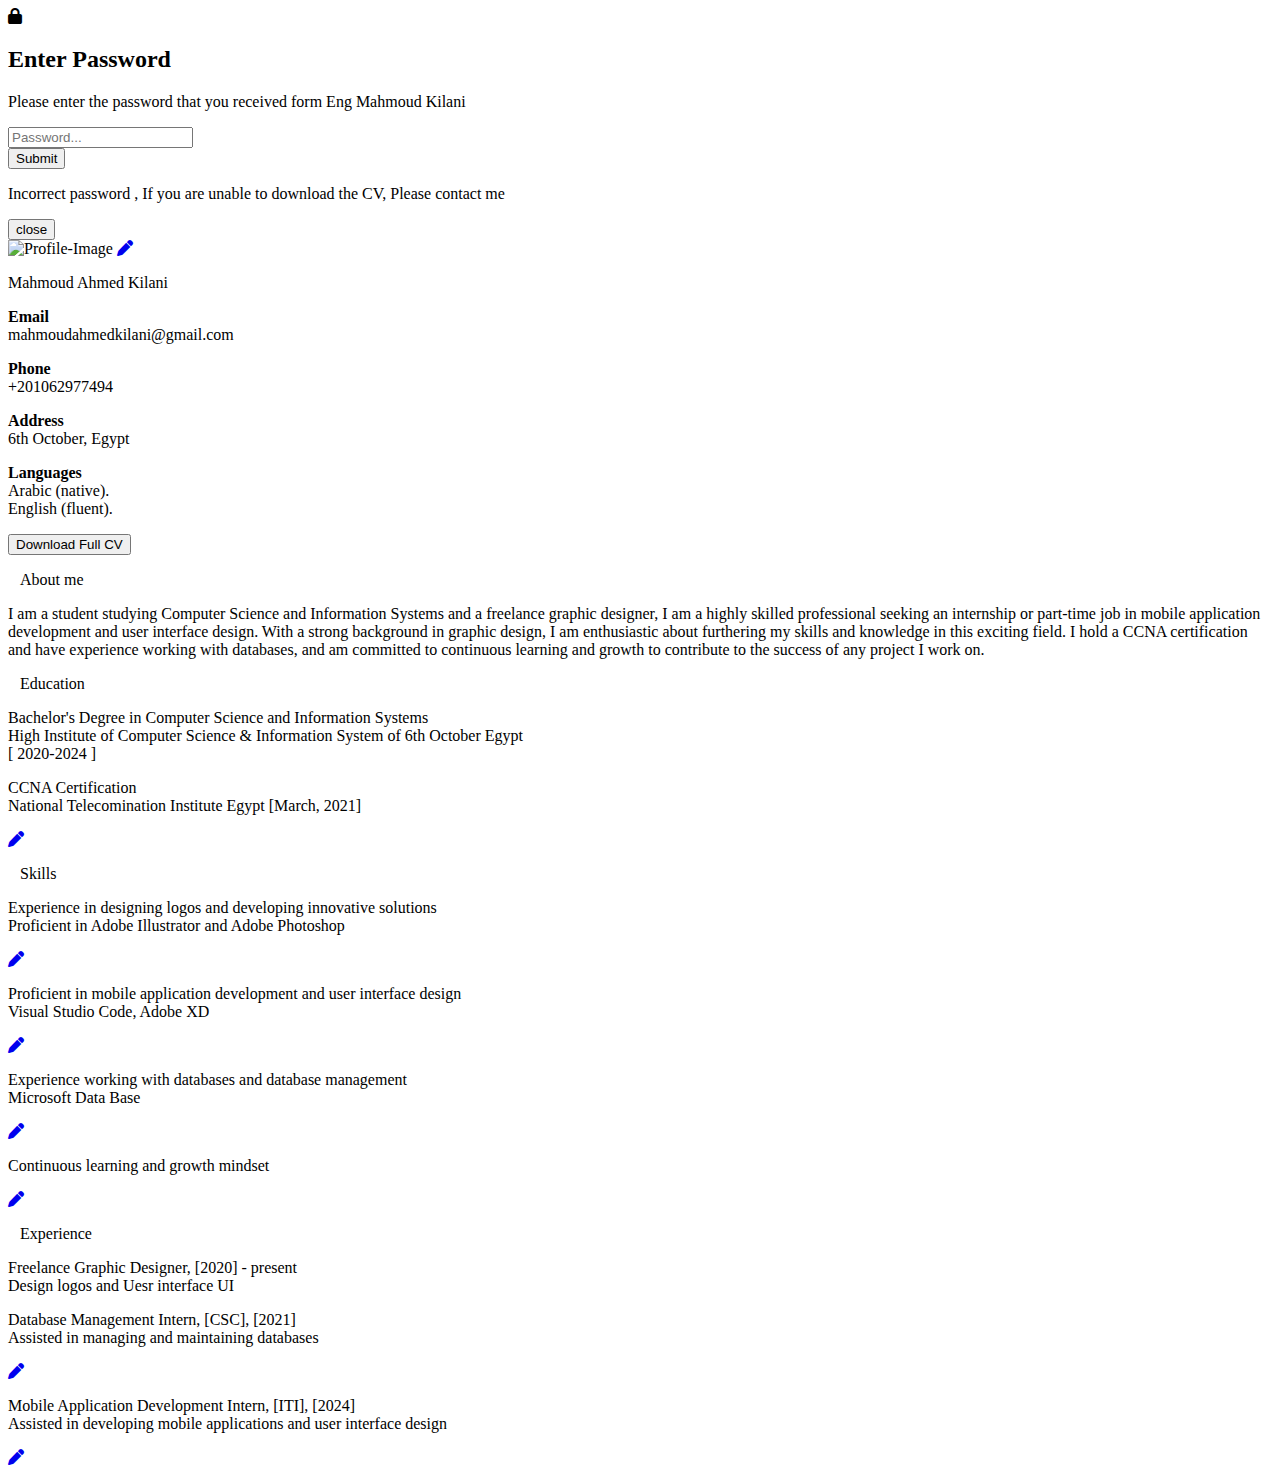
==== about-me.html @ 31cb52fc "Update about-me.html" ====
<!DOCTYPE html>
<html lang="en">

<head>
    <meta charset="utf-8">
    <meta name="viewport" content="width=device-width, initial-scale=1.0">
    <title>Mahmoud Kilani CV</title>
    <link rel="stylesheet" href="css/bootstrap.min.css">
    <link rel="stylesheet" href="css/unicons.css">
    <link rel="stylesheet" href="https://unicons.iconscout.com/release/v4.0.0/css/line.css">
    <link rel="stylesheet" href="css/owl.carousel.min.css">
    <link rel="stylesheet" href="css/owl.theme.default.min.css">
    <link rel="stylesheet" href="https://cdnjs.cloudflare.com/ajax/libs/font-awesome/6.4.0/css/all.min.css">
    <link rel="stylesheet" href="path/to/font-awesome/css/font-awesome.min.css">

    <!-- MAIN STYLE -->
    <link rel="stylesheet" href="css/about-me.css">

</head>

<body>
    <div id="popup">
        <div class="password-wrapper">
            <i class="fa-solid fa-lock"></i>
            <h2>Enter Password</h2>
            <p class="small">Please enter the password that you received form Eng Mahmoud Kilani</p>
            <input type="password" placeholder="Password..." id="password-input">
        </div>
        <button id="submit-password-btn">Submit</button>
        <p id="password-error-message">
            Incorrect password , If you are unable to download the CV, Please contact me<br>
            <a href="https://www.facebook.com/mahmoudahmed.kilani.50/"><i class="uil uil-facebook-f"></i></a>
            <a href="https://linkedin.com/in/mahmoud-kilani-7a9359201"><i class="uil uil-linkedin-alt"></i></a>
            <a href="https://wa.me/201062977494"><i class="uil uil-whatsapp"></i></i></a>
            <a href="mahmoudahmedkilani@gmail.com"><i class="uil uil-envelope-alt"></i></a>
        </p>
        <button id="close-popup-btn">close<i class="uil uil-times-circle"></i></button>
    </div>
    <div id="inner-nav">
    </div>

    <div id="container">
        <div id="profile">
            <div id="image">
                <img id="profile-photo" src="images\undraw\profile.jpg" alt="Profile-Image">
                <a href="#"><i class="fas fa-pen stroke-transparent"></i></a>
            </div>
            <p id="name">Mahmoud Ahmed Kilani<br>
                <div id="social-links">
                    <a href="#"><i class="uil uil-facebook-f"></i></a>
                    <a href="#"><i class="uil uil-linkedin-alt"></i></a>
                    <a href="#"><i class="uil uil-github-alt"></i></a>
                    <a href="#"><i class="uil uil-behance-alt"></i></a></div>
                <p id="more-about"><strong>Email</strong><br>mahmoudahmedkilani@gmail.com<br></p>
                <p id="telephone"><strong>Phone</strong><br>+201062977494<br></p>
                <p id="year-graduation"><strong>Address</strong><br>6th October, Egypt<br></p>
                <p id="more-about"><strong>Languages</strong><br>Arabic (native).<br>English (fluent).<br></p>
                <button id="download-cv-btn"><i class="uil uil-file"></i>Download Full CV</button>
        </div>

        <div id="info-cards">
            <div class="card">
                <p><i class="uil uil-user-circle"></i></i>&nbsp;&nbsp;&nbsp;About me</p>
                <span>I am a student studying Computer Science and Information Systems and a freelance graphic designer, I am a highly skilled professional seeking an internship or part-time job in mobile application development and user interface design. With a strong background in graphic design, I am enthusiastic about furthering my skills and knowledge in this exciting field. I hold a CCNA certification and have experience working with databases, and am committed to continuous learning and growth to contribute to the success of any project I work on.

            </a>
            </div>

            <div class="card">
                <p><i class="uil uil-graduation-cap"></i>&nbsp;&nbsp;&nbsp;Education</p>
                <div class="timeline">
                    <div class="timeline-item">
                        <div class="timeline-date"></div>
                        <div class="timeline-content">
                            <p class="tags">Bachelor's Degree in Computer Science and Information Systems<br><span>High Institute of Computer Science & Information System of 6th October Egypt <br> [ 2020-2024 ]</span></p>
                <a class="edit" href="#"><i class="uil uil-graduation-cap"></i></i></a>
            </div>
        </div>
        <div class="timeline-item">
            <div class="timeline-date"></div>
            <div class="timeline-content">
                <p class="tags">CCNA Certification<br><span>National Telecomination Institute Egypt [March, 2021]</span></p>
                <a class="edit" href="#"><i class="fas fa-pen stroke-transparent-blue"></i></a>
            </div>
        </div>
    </div>
    </div>

    <div class="card">
        <p><i class="uil uil-star"></i></i>&nbsp;&nbsp;&nbsp;Skills</p>
        <div class="timeline">
            <div class="timeline-item">
                <div class="timeline-date"></div>
                <div class="timeline-content">
                    <p class="tags">Experience in designing logos and developing innovative solutions<br><span>Proficient in Adobe Illustrator and Adobe Photoshop</span></p>
                    <a class="edit" href="#"><i class="fas fa-pen stroke-transparent-blue"></i></a>
                </div>
            </div>
            <div class="timeline-item">
                <div class="timeline-date"></div>
                <div class="timeline-content">
                    <p class="tags">Proficient in mobile application development and user interface design<br><span>Visual Studio Code, Adobe XD</span></p>
                    <a class="edit" href="#"><i class="fas fa-pen stroke-transparent-blue"></i></a>
                </div>
            </div>
            <div class="timeline-item">
                <div class="timeline-date"></div>
                <div class="timeline-content">
                    <p class="tags">Experience working with databases and database management<br><span>Microsoft Data Base</span></p>
                    <a class="edit" href="#"><i class="fas fa-pen stroke-transparent-blue"></i></a>
                </div>
            </div>
            <div class="timeline-item">
                <div class="timeline-date"></div>
                <div class="timeline-content">
                    <p class="tags">Continuous learning and growth mindset<br><span></span></p>
                    <a class="edit" href="#"><i class="fas fa-pen stroke-transparent-blue"></i></a>
                </div>
            </div>
            <!-- More timeline items here -->
        </div>
    </div>

    <div class="card">
        <p><i class="uil uil-award"></i></i>&nbsp;&nbsp;&nbsp;Experience</p>
        <div class="timeline">
            <div class="timeline-item">
                <div class="timeline-date"></div>
                <div class="timeline-content">
                    <p class="tags">Freelance Graphic Designer, [2020] - present<br><span>Design logos and Uesr interface UI</span></p>
                    <a class="edit" href="#"><i class="uil uil-graduation-cap"></i></i></a>
                </div>
            </div>
            <div class="timeline-item">
                <div class="timeline-date"></div>
                <div class="timeline-content">
                    <p class="tags">Database Management Intern, [CSC], [2021]<br><span>Assisted in managing and maintaining databases</span></p>
                    <a class="edit" href="#"><i class="fas fa-pen stroke-transparent-blue"></i></a>
                </div>
            </div>
            <div class="timeline-item">
                <div class="timeline-date"></div>
                <div class="timeline-content">
                    <p class="tags">Mobile Application Development Intern, [ITI], [2024]<br><span>Assisted in developing mobile applications and user interface design</span></p>
                    <a class="edit" href="#"><i class="fas fa-pen stroke-transparent-blue"></i></a>
                </div>
            </div>
        </div>
    </div>
    </div>
    </div>
    <footer>

    </footer>

    <script src="js/about-me.js"></script>

</body>

</html>
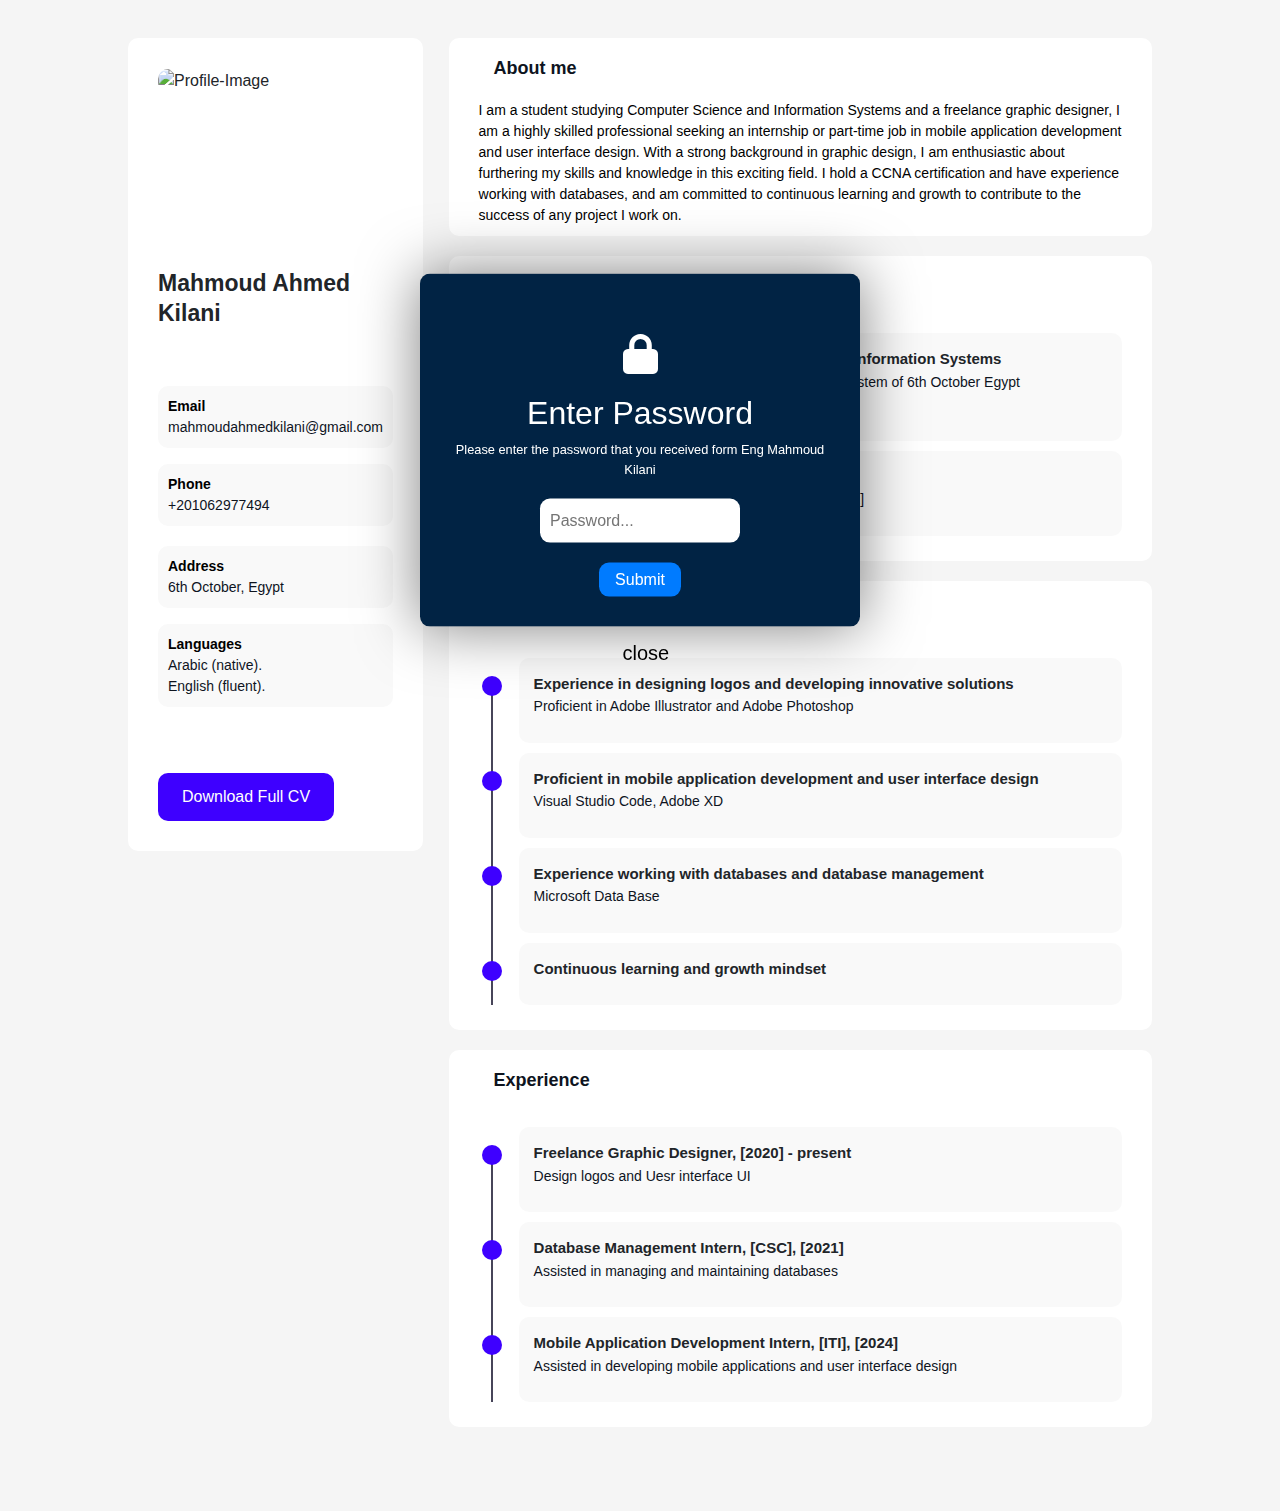
==== commit c868373c: "Update about-me.html" ====
--- a/css/about-me.css
+++ b/css/about-me.css
@@ -0,0 +1,492 @@
+html {
+    font-family: 'Open Sans', sans-serif;
+    background: whitesmoke;
+}
+
+a {
+    text-decoration: none;
+    color: black;
+}
+
+#container {
+    position: relative;
+    display: flex;
+}
+
+#profile {
+    flex-grow: 1;
+    flex: 15%;
+    display: block;
+    position: relative;
+    margin: 3% 2% 0 10%;
+    width: 100%;
+    height: 100%;
+    background-color: white;
+    padding: 30px;
+    border-radius: 10px;
+}
+
+#info-cards {
+    flex: 55%;
+    display: block;
+    margin-top: 3%;
+    margin-bottom: 5%;
+    margin-right: 10%;
+    width: 100%;
+    height: 100%;
+}
+
+#image {
+    position: relative;
+    overflow: hidden;
+}
+
+#image,
+#profile-photo {
+    position: relative;
+    width: 180px;
+    height: 180px;
+    border-radius: 10px;
+}
+
+#image>a {
+    position: absolute;
+    top: 0;
+    left: 0;
+    background: rgba(0, 0, 0, 0.5) !important;
+    height: 100%;
+    width: 100%;
+    display: none;
+}
+
+#image>a>i {
+    -webkit-text-stroke: 1px #ffffffdd;
+    padding: 40%;
+}
+
+#image:hover a {
+    display: block;
+}
+
+#name {
+    font-size: 23px !important;
+    line-height: 30px !important;
+}
+
+#about,
+.card>ul>li {
+    padding: 0 0 0 15px;
+    position: relative;
+    display: inline-block;
+    width: 100%;
+}
+
+#about {
+    font-size: 20px !important;
+    padding: 0 !important;
+}
+
+#name,
+#about>p {
+    font-weight: bolder;
+    font-family: 'Open Sans', sans-serif;
+    padding-top: 20px;
+}
+
+#email {
+    font-size: 15px !important;
+    font-weight: bold !important;
+    font-family: 'Cutive Mono', monospace;
+}
+
+#year-graduation,
+#more-about,
+#telephone {
+    padding: 10px;
+    border-radius: 10px;
+    background-color: #f9f9f9;
+    color: #0e141e;
+    font-size: 14px;
+    line-height: 1.5;
+    font-weight: normal;
+}
+
+#year-graduation {
+    margin-top: 20px;
+}
+
+strong,
+span {
+    color: black;
+    font-size: 14px;
+}
+
+#social-links,
+#about {
+    display: inline-block;
+}
+
+#social-links {
+    margin-bottom: 12px;
+}
+
+#social-links a {
+    margin: 0 10px;
+}
+
+.fas {
+    color: whitesmoke;
+}
+
+#about>a {
+    top: 4px;
+    right: 8px;
+}
+
+.edit {
+    top: 19px;
+    right: 10px;
+}
+
+#about>a,
+.edit {
+    position: absolute;
+    font-size: 15px !important;
+}
+
+.stroke-transparent {
+    -webkit-text-stroke: 1px #000;
+    -webkit-text-fill-color: transparent;
+}
+
+.stroke-transparent-blue {
+    -webkit-text-stroke: 1px #097bbf;
+    -webkit-text-fill-color: transparent;
+}
+
+.card {
+    overflow-x: hidden;
+    margin-bottom: 20px;
+    padding: 10px 30px 10px 30px;
+    background-color: #fff;
+    border-radius: 10px;
+}
+
+.card>p {
+    color: #0e141e;
+    font-weight: bolder;
+    font-size: 18px;
+}
+
+.card>p>i {
+    font-size: 24px;
+    color: #3E00FF;
+}
+
+.card>a {
+    font-weight: 400;
+    font-size: 14px;
+    margin: 0;
+    margin-left: 25px;
+    padding: 0;
+    border: 0;
+    height: auto;
+    background: transparent;
+    color: #097bbf;
+    outline: none;
+    cursor: pointer;
+}
+
+.card>ul {
+    list-style-type: none;
+}
+
+.tags {
+    font-size: 17px;
+    font-weight: bolder;
+}
+
+.tags~a {
+    display: none !important;
+}
+
+.tags span {
+    font-size: 14px;
+    font-weight: normal;
+    color: #0e141e;
+}
+
+.tags span span {
+    color: #738f93;
+}
+
+@media screen and (max-width:1090px) {
+    #profile {
+        margin-left: 5%;
+    }
+}
+
+@media screen and (max-width:850px) {
+    #container {
+        display: block;
+    }
+    #profile {
+        width: 90%;
+    }
+    .card {
+        margin: 0 5%;
+        margin-bottom: 30px;
+    }
+}
+
+
+/* timeline style */
+
+.timeline {
+    position: relative;
+    margin: 5px 0;
+}
+
+.timeline:before {
+    content: "";
+    position: absolute;
+    top: 35px;
+    bottom: 10px;
+    left: 13px;
+    width: 2px;
+    background-color: #474559;
+    transform: translateX(-50%);
+}
+
+.timeline-item {
+    position: relative;
+    margin: 10px 0;
+    padding-left: 30px;
+}
+
+.timeline-date {
+    position: absolute;
+    top: 18px;
+    left: 13px;
+    transform: translateX(-50%);
+    font-size: 14px;
+    font-weight: bold;
+    color: #333;
+    background-color: #3E00FF;
+    border-radius: 75px;
+    padding: 10px 10px;
+}
+
+.timeline-content {
+    margin-left: 10px;
+    padding: 15px;
+    background-color: #f4f4f48a;
+    border-radius: 10px;
+    -webkit-border-radius: 10px;
+    -moz-border-radius: 10px;
+    -ms-border-radius: 10px;
+    -o-border-radius: 10px;
+}
+
+.timeline-content .tags {
+    font-size: 15px;
+    font-weight: bold;
+    margin-bottom: 10px;
+}
+
+.timeline-content .tags span {
+    font-size: 14px;
+    font-weight: normal;
+}
+
+.edit {
+    position: absolute;
+    top: 0;
+    right: 0;
+    font-size: 14px;
+    color: #999;
+}
+
+.edit:hover {
+    color: #333;
+}
+
+
+/* downdload cv */
+
+
+/* Download Button Style */
+
+.popup {
+    display: flex;
+    position: fixed;
+    z-index: 9999;
+    left: 0;
+    top: 0;
+    width: 100%;
+    height: 100%;
+    overflow: auto;
+    background-color: rgba(0, 0, 0, 0.4);
+}
+
+.close {
+    color: #aaa;
+    float: right;
+    font-size: 28px;
+    font-weight: bold;
+}
+
+.close:hover,
+.close:focus {
+    color: black;
+    text-decoration: none;
+    cursor: pointer;
+}
+
+
+/* Popup message styling */
+
+#download-cv-btn {
+    padding: 12px 24px;
+    font-size: 16px;
+    background-color: #3E00FF;
+    color: #fff;
+    border: none;
+    border-radius: 10px;
+    cursor: pointer;
+    margin-top: 50px;
+    -webkit-border-radius: 10px;
+    -moz-border-radius: 10px;
+    -ms-border-radius: 10px;
+    -o-border-radius: 10px;
+}
+
+#download-cv-btn:hover {
+    background-color: #007bff;
+}
+
+#popup {
+    background-image: url('../images/undraw/popup.png');
+    background-repeat: no-repeat;
+    background-attachment: scroll;
+    background-size: cover;
+}
+
+#popup {
+    max-width: 440px;
+    height: auto;
+    position: fixed;
+    top: 50%;
+    left: 50%;
+    transform: translate(-50%, -50%);
+    background-color: rgb(1 35 68);
+    padding: 20px;
+    box-shadow: 0px 0px 60px rgba(0, 0, 0, 0.5);
+    z-index: 1;
+    border-radius: 10px;
+    display: flex;
+    flex-direction: column;
+    justify-content: center;
+    align-items: center;
+}
+
+#popup a:hover {
+    color: #eee;
+}
+
+#popup a {
+    color: #fff;
+    /* text-decoration: underline; */
+}
+
+#close-popup-btn {
+    position: absolute;
+    top: 100%;
+    right: 42%;
+    text-align: center;
+    background-color: transparent;
+    border: none;
+    font-size: 20px;
+    cursor: pointer;
+    margin-top: 10px;
+    color: black
+}
+
+#password-error-message {
+    margin-top: 20px;
+    display: none;
+    color: #f69292;
+    font-size: 16px;
+    text-align: center;
+    /* background-color: #007bff; */
+}
+
+#password-error-message .uil.uil-envelope-alt:hover,
+.uil.uil-whatsapp:hover,
+.uil.uil-facebook-f:hover,
+.uil.uil-github-alt:hover,
+.uil.uil-behance-alt:hover,
+.uil.uil-linkedin-alt:hover {
+    color: #3E00FF;
+}
+
+#password-error-message .uil.uil-envelope-alt,
+.uil.uil-whatsapp,
+.uil.uil-facebook-f,
+.uil.uil-github-alt,
+.uil.uil-behance-alt,
+.uil.uil-linkedin-alt {
+    font-size: 20px;
+    margin-top: 10px;
+}
+
+#submit-password-btn {
+    display: block;
+    margin: 0 auto;
+    padding: 5px 16px;
+    margin-bottom: 10px;
+    font-size: 16px;
+    background-color: #007bff;
+    color: #fff;
+    border: none;
+    border-radius: 10px;
+    cursor: pointer;
+}
+
+#submit-password-btn:hover {
+    background-color: #3E00FF;
+}
+
+#popup h2 {
+    color: #fff;
+    text-align: center;
+    margin-top: 20px;
+}
+
+#popup .small {
+    color: #fff;
+    text-align: center;
+}
+
+#popup input[type="password"] {
+    display: block;
+    margin: 20px auto;
+    padding: 10px;
+    border: none;
+    border-radius: 10px;
+    width: 200px;
+    font-size: 16px;
+    -webkit-border-radius: 10px;
+    -moz-border-radius: 10px;
+    -ms-border-radius: 10px;
+    -o-border-radius: 10px;
+}
+
+.password-wrapper i {
+    display: flex;
+    justify-content: center;
+    align-items: center;
+    margin-top: 40px;
+    font-size: 40px;
+    color: white;
+}